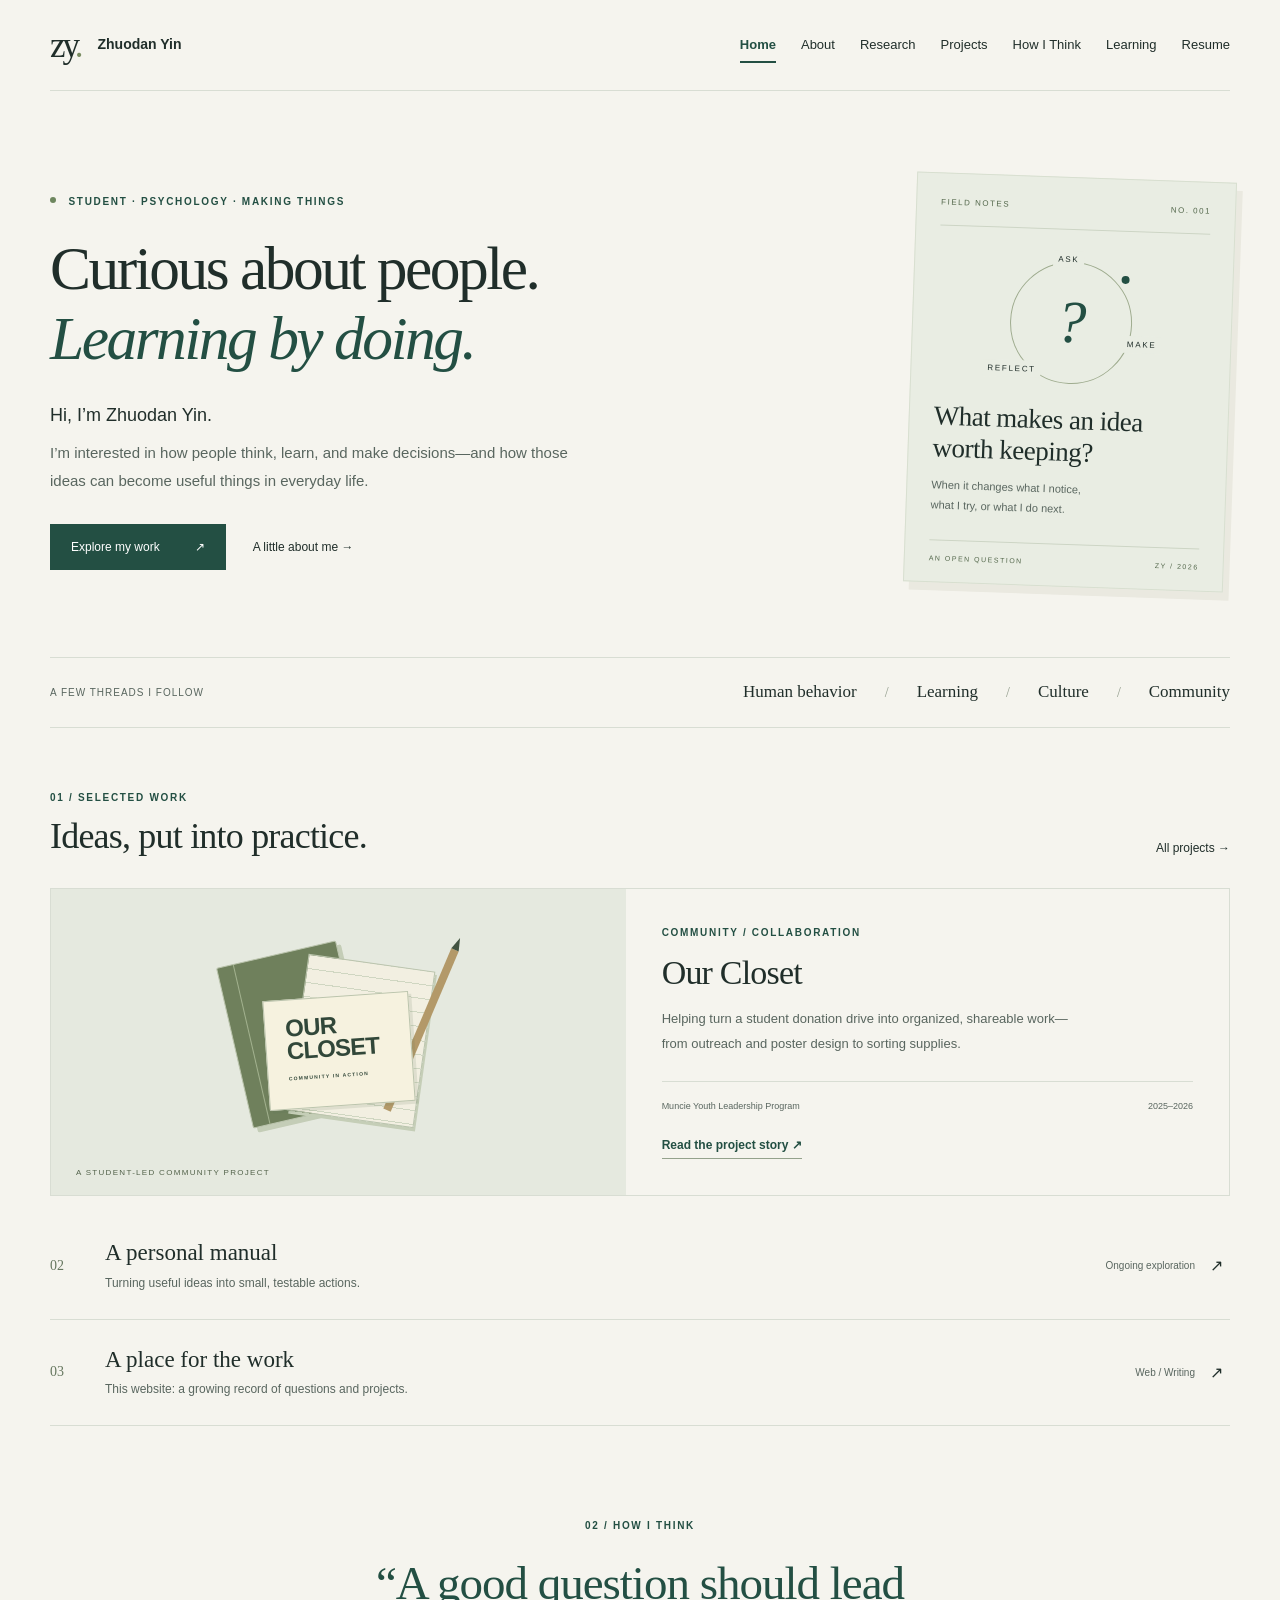
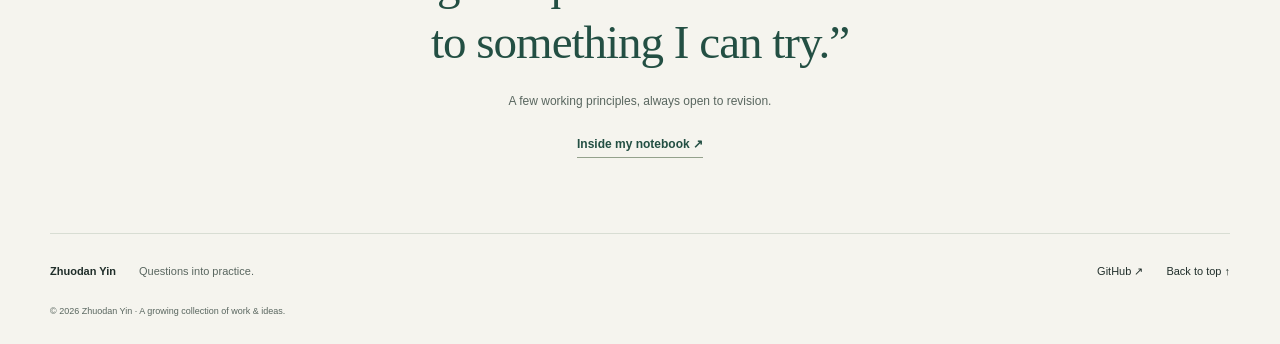
==== index.html @ 47c65d22 "Add first personal website with seven pages and responsive styling" ====
<!doctype html>
<html lang="en">
<head>
  <meta charset="utf-8">
  <meta name="viewport" content="width=device-width, initial-scale=1">
  <meta name="description" content="Student exploring psychology, research, community projects, and better ways to learn.">
  <meta name="theme-color" content="#f5f4ee">
  <meta property="og:title" content="Home · Zhuodan Yin">
  <meta property="og:description" content="Student exploring psychology, research, community projects, and better ways to learn.">
  <meta property="og:type" content="website">
  <title>Zhuodan Yin — Questions into practice</title>
  <link rel="icon" href="assets/favicon.svg" type="image/svg+xml">
  <link rel="stylesheet" href="assets/styles.css">
  <script src="assets/site.js" defer></script>
</head>
<body class="home">
  <a class="skip" href="#main">Skip to content</a>
  <header class="site-header wrap">
    <a class="brand" href="index.html" aria-label="Zhuodan Yin, home"><span class="monogram">zy<span>.</span></span><span class="brand-name">Zhuodan Yin</span></a>
    <button class="menu-toggle" aria-expanded="false" aria-controls="navigation" hidden>Menu <span aria-hidden="true">+</span></button>
    <nav id="navigation" aria-label="Main navigation"><a href="index.html" aria-current="page">Home</a><a href="about.html">About</a><a href="research.html">Research</a><a href="projects.html">Projects</a><a href="how-i-think.html">How I Think</a><a href="learning.html">Learning</a><a href="resume.html">Resume</a>
</nav>
  </header>
  <main id="main" class="wrap">
<section class="hero">
  <div class="hero-copy">
<p class="eyebrow"><span class="dot"></span> Student · Psychology · Making things</p>
<h1>Curious about people.<br><em>Learning by doing.</em>
</h1>
<p class="hero-name">Hi, I’m Zhuodan Yin.</p>
<p class="hero-description">I’m interested in how people think, learn, and make decisions—and how those ideas can become useful things in everyday life.</p>
<div class="actions"><a class="button" href="projects.html">Explore my work <span aria-hidden="true">↗</span></a><a class="quiet-link" href="about.html">A little about me →</a>
</div>
</div>
  <aside class="field-note" aria-labelledby="field-note-title">
<div class="note-top"><span>FIELD NOTES</span><span>NO. 001</span>
</div>
<div class="orbit" aria-hidden="true"><span class="orbit-word top">ASK</span><span class="orbit-word right">MAKE</span><span class="orbit-word bottom">REFLECT</span><span class="orbit-center">?</span>
</div>
<h2 id="field-note-title">What makes an idea<br>worth keeping?</h2>
<p>When it changes what I notice,<br>what I try, or what I do next.</p>
<div class="note-bottom"><span>AN OPEN QUESTION</span><span>ZY / 2026</span>
</div>
</aside>
</section>
<div class="interest-strip"><span>A few threads I follow</span>
<p>Human behavior <i>/</i> Learning <i>/</i> Culture <i>/</i> Community</p>
</div>
<section class="section">
<div class="section-heading">
<div>
<p class="eyebrow">01 / Selected work</p>
<h2>Ideas, put into practice.</h2>
</div><a class="quiet-link" href="projects.html">All projects →</a>
</div>
<a class="featured-project" href="projects.html#our-closet">
<div class="project-art" aria-hidden="true">
<div class="supply-stack"><span class="supply book"></span><span class="supply paper"></span><span class="supply pencil"></span><span class="supply tag">OUR<br>CLOSET<span>COMMUNITY IN ACTION</span></span>
</div><span class="art-caption">A student-led community project</span>
</div>
<div class="feature-copy">
<p class="eyebrow">Community / Collaboration</p>
<h3>Our Closet</h3>
<p>Helping turn a student donation drive into organized, shareable work—from outreach and poster design to sorting supplies.</p>
<div class="project-meta"><span>Muncie Youth Leadership Program</span><span>2025–2026</span>
</div><span class="text-link">Read the project story ↗</span>
</div></a>
<div class="work-rows"><a href="projects.html#personal-manual"><span class="row-number">02</span>
<div>
<h3>A personal manual</h3>
<p>Turning useful ideas into small, testable actions.</p>
</div><span class="row-type">Ongoing exploration</span><span aria-hidden="true">↗</span></a><a href="projects.html#this-website"><span class="row-number">03</span>
<div>
<h3>A place for the work</h3>
<p>This website: a growing record of questions and projects.</p>
</div><span class="row-type">Web / Writing</span><span aria-hidden="true">↗</span></a>
</div>
</section>
<section class="closing-note">
<p class="eyebrow">02 / How I think</p>
<blockquote>“A good question should lead<br>to something I can try.”</blockquote>
<p>A few working principles, always open to revision.</p><a class="text-link" href="how-i-think.html">Inside my notebook ↗</a>
</section>
</main>
  <footer class="site-footer wrap">
<div><a href="index.html">Zhuodan Yin</a><span>Questions into practice.</span>
</div>
<div><a href="https://github.com/24r14">GitHub <span aria-hidden="true">↗</span></a><a href="#main">Back to top ↑</a>
</div>
<p>© 2026 Zhuodan Yin · A growing collection of work &amp; ideas.</p>
</footer>
</body>
</html>
---- assets/styles.css ----
:root {
  --paper:#f5f4ee;
  --ink:#202e2a;
  --green:#234f43;
  --muted:#59665f;
  --line:#d8ddd3;
  --soft:#e9ede3;
  --serif:Georgia,'Times New Roman',serif;
  --sans:'Segoe UI',Arial,sans-serif
}
* {
  box-sizing:border-box
}
html {
  scroll-behavior:smooth;
  scroll-padding-top:30px
}
body {
  margin:0;
  background:var(--paper);
  color:var(--ink);
  font:16px/1.7 var(--sans);
  -webkit-font-smoothing:antialiased
}
a {
  color:inherit;
  text-decoration:none
}
a,button,summary {
  -webkit-tap-highlight-color:transparent
}
a:hover {
  color:var(--green)
}
button {
  font:inherit;
  cursor:pointer
}
button[hidden] {
  display:none!important
}
a:focus-visible,button:focus-visible,summary:focus-visible {
  outline:3px solid #6b8162;
  outline-offset:5px
}
::selection {
  background:#d6e2cc
}
h1,h2,h3,p {
  margin:0
}
h1,h2,h3 {
  font-weight:400
}
h1,h2 {
  font-family:var(--serif)
}
h1 {
  font-size:clamp(48px,5.8vw,78px);
  line-height:1.08;
  letter-spacing:-2.8px
}
h1 em {
  font-weight:400;
  color:var(--green)
}
h2 {
  font-size:36px;
  line-height:1.2;
  letter-spacing:-.8px
}
h3 {
  font-size:22px;
  line-height:1.3
}
p {
  color:var(--muted)
}
.wrap {
  width:min(1180px,calc(100% - 100px));
  margin-inline:auto
}
.skip {
  position:absolute;
  top:-80px;
  left:15px;
  padding:12px 20px;
  background:var(--ink);
  color:white;
  z-index:20
}
.skip:focus {
  top:15px
}
.site-header {
  display:flex;
  align-items:center;
  justify-content:space-between;
  padding-block:27px;
  border-bottom:1px solid var(--line);
  gap:28px
}
.brand {
  display:flex;
  align-items:center;
  gap:17px;
  white-space:nowrap
}
.monogram {
  font-family:var(--serif);
  font-size:35px;
  letter-spacing:-3px;
  line-height:1
}
.monogram span {
  color:#7a8d63
}
.brand-name {
  font-size:14px;
  font-weight:600
}
.site-header nav {
  display:flex;
  gap:25px;
  align-items:center
}
.site-header nav a {
  font-size:13px;
  white-space:nowrap;
  position:relative;
  padding-block:7px
}
.site-header nav a[aria-current=page] {
  color:var(--green);
  font-weight:600
}
.site-header nav a[aria-current=page]::after {
  content:'';
  height:2px;
  background:var(--green);
  position:absolute;
  bottom:0;
  left:0;
  right:0
}
.menu-toggle {
  border:0;
  background:none;
  padding:8px 0;
  color:var(--ink);
  font-size:14px;
  display:none
}
.eyebrow {
  font-size:10px;
  line-height:1.6;
  letter-spacing:1.7px;
  text-transform:uppercase;
  font-weight:600;
  color:var(--green)
}
.dot {
  width:6px;
  height:6px;
  display:inline-block;
  background:#6d865e;
  border-radius:50%;
  margin-right:8px;
  vertical-align:2px
}
.hero {
  display:grid;
  grid-template-columns:minmax(0,1fr) 320px;
  gap:75px;
  align-items:center;
  padding-block:86px 70px
}
.hero h1 {
  font-size:clamp(45px,4.8vw,64px);
  letter-spacing:-2.5px;
  margin-top:24px;
  line-height:1.13
}
.hero-name {
  font-size:18px;
  color:var(--ink);
  margin-top:27px
}
.hero-description {
  max-width:520px;
  margin-top:8px;
  font-size:15px;
  line-height:1.9
}
.actions {
  display:flex;
  align-items:center;
  gap:27px;
  flex-wrap:wrap;
  margin-top:28px
}
.button {
  display:inline-flex;
  gap:35px;
  align-items:center;
  justify-content:space-between;
  border:1px solid var(--green);
  background:var(--green);
  padding:12px 20px;
  color:#fff;
  font-size:12px;
  font-weight:500;
  min-height:46px;
  transition:background .15s
}
.button:hover {
  background:#153d32;
  color:#fff
}
.quiet-link {
  font-size:12px;
  font-weight:500
}
.quiet-link:hover {
  text-decoration:underline;
  text-underline-offset:5px
}
.field-note {
  padding:22px 24px 17px;
  background:var(--soft);
  border:1px solid #d8dfd0;
  transform:rotate(2deg);
  box-shadow:6px 8px 0 #eae9e0;
  align-self:center
}
.note-top,.note-bottom {
  display:flex;
  justify-content:space-between;
  font-size:8px;
  letter-spacing:1.5px;
  color:#53674b
}
.note-top {
  padding-bottom:15px;
  border-bottom:1px solid #cdd5c5
}
.orbit {
  height:160px;
  position:relative;
  margin:14px auto 0;
  width:220px
}
.orbit::before {
  content:'';
  position:absolute;
  width:120px;
  height:120px;
  border:1px solid #9fac8f;
  border-radius:50%;
  left:48px;
  top:18px
}
.orbit::after {
  content:'';
  position:absolute;
  width:8px;
  height:8px;
  background:var(--green);
  border-radius:50%;
  top:30px;
  right:54px
}
.orbit-word {
  position:absolute;
  font-size:8px;
  letter-spacing:1.7px;
  z-index:1;
  background:var(--soft);
  padding:2px 5px
}
.orbit-word.top {
  top:7px;
  left:89px
}
.orbit-word.right {
  top:90px;
  right:20px
}
.orbit-word.bottom {
  top:118px;
  left:22px
}
.orbit-center {
  position:absolute;
  font-family:var(--serif);
  font-style:italic;
  font-size:60px;
  line-height:1;
  top:48px;
  left:94px;
  color:var(--green)
}
.field-note h2 {
  font-size:27px;
  line-height:1.2;
  letter-spacing:-.5px
}
.field-note p {
  font-size:11px;
  line-height:1.8;
  margin-top:12px
}
.note-bottom {
  margin-top:24px;
  border-top:1px solid #cdd5c5;
  padding-top:12px;
  font-size:7px
}
.interest-strip {
  border-top:1px solid var(--line);
  border-bottom:1px solid var(--line);
  padding-block:20px;
  display:flex;
  align-items:center;
  justify-content:space-between;
  gap:20px
}
.interest-strip>span {
  font-size:10px;
  text-transform:uppercase;
  letter-spacing:1px;
  color:var(--muted)
}
.interest-strip p {
  font-family:var(--serif);
  font-size:17px;
  color:var(--ink);
  display:flex;
  gap:28px;
  align-items:center
}
.interest-strip i {
  font-size:14px;
  color:#939d8d;
  font-style:normal
}
.section {
  padding-block:62px
}
.section-heading {
  display:flex;
  align-items:end;
  justify-content:space-between;
  gap:25px;
  margin-bottom:30px
}
.section-heading h2 {
  margin-top:9px
}
.featured-project {
  display:grid;
  grid-template-columns:1fr 1.05fr;
  border:1px solid var(--line);
  transition:border-color .2s
}
.featured-project:hover {
  border-color:#899f82;
  color:var(--ink)
}
.project-art {
  background:#e5e9df;
  position:relative;
  min-height:280px;
  overflow:hidden;
  display:flex;
  align-items:center;
  justify-content:center
}
.supply-stack {
  width:230px;
  height:210px;
  position:relative
}
.supply {
  position:absolute;
  display:block;
  border:1px solid #bbc4ad
}
.supply.book {
  width:123px;
  height:165px;
  background:#6f805c;
  transform:rotate(-13deg);
  top:15px;
  left:10px;
  border-radius:2px;
  box-shadow:4px 5px 0 #c4cdb7
}
.supply.book::after {
  content:'';
  position:absolute;
  top:0;
  bottom:0;
  width:8px;
  left:8px;
  border-right:1px solid #a3b18f
}
.supply.paper {
  background:repeating-linear-gradient(#f2efe1 0 13px,#cfd6c1 13px 14px);
  width:128px;
  height:158px;
  left:74px;
  top:25px;
  transform:rotate(8deg);
  box-shadow:2px 3px 0 #c5ceb7
}
.supply.pencil {
  width:8px;
  height:174px;
  background:#b39969;
  top:6px;
  left:194px;
  transform:rotate(23deg);
  border:0
}
.supply.pencil::before {
  content:'';
  position:absolute;
  top:-13px;
  border-left:4px solid transparent;
  border-right:4px solid transparent;
  border-bottom:13px solid #435442
}
.supply.tag {
  background:#f6f2df;
  width:146px;
  height:110px;
  left:43px;
  top:59px;
  transform:rotate(-4deg);
  padding:17px 20px;
  font-size:24px;
  line-height:.95;
  letter-spacing:-.8px;
  font-weight:700;
  color:#314739;
  box-shadow:3px 3px 0 #5f745122
}
.supply.tag span {
  display:block;
  font-size:5px;
  letter-spacing:1.2px;
  margin-top:13px;
  font-weight:600
}
.art-caption {
  position:absolute;
  bottom:16px;
  left:25px;
  font-size:8px;
  letter-spacing:1.3px;
  text-transform:uppercase;
  color:#53634b
}
.feature-copy {
  padding:36px
}
.feature-copy h3 {
  font-family:var(--serif);
  font-size:34px;
  letter-spacing:-.8px;
  margin-top:10px
}
.feature-copy>p:not(.eyebrow) {
  font-size:13px;
  line-height:1.9;
  max-width:410px;
  margin-top:12px
}
.project-meta {
  display:flex;
  flex-wrap:wrap;
  justify-content:space-between;
  gap:10px;
  font-size:9px;
  color:var(--muted);
  border-top:1px solid var(--line);
  padding-top:17px;
  margin-top:24px
}
.text-link {
  display:inline-block;
  font-size:12px;
  color:var(--green);
  font-weight:600;
  border-bottom:1px solid #94a28c;
  padding-bottom:3px
}
.feature-copy>.text-link {
  margin-top:21px
}
.text-link:hover {
  border-color:var(--green)
}
.work-rows {
  margin-top:17px
}
.work-rows>a {
  display:grid;
  grid-template-columns:40px 1fr 180px 20px;
  gap:15px;
  padding-block:25px;
  border-bottom:1px solid var(--line);
  align-items:center
}
.row-number {
  font-family:var(--serif);
  font-size:14px;
  color:#66775f
}
.work-rows h3 {
  font-family:var(--serif);
  font-size:23px
}
.work-rows p {
  font-size:12px;
  margin-top:5px
}
.row-type {
  font-size:10px;
  color:var(--muted);
  text-align:right
}
.closing-note {
  text-align:center;
  padding:30px 0 75px
}
.closing-note blockquote {
  font-family:var(--serif);
  font-size:clamp(33px,4vw,47px);
  line-height:1.25;
  letter-spacing:-1px;
  margin:20px 0;
  color:var(--green)
}
.closing-note>p:not(.eyebrow) {
  font-size:12px
}
.closing-note .text-link {
  margin-top:22px
}
.site-footer {
  border-top:1px solid var(--line);
  padding-block:28px 25px;
  display:flex;
  gap:15px;
  justify-content:space-between;
  flex-wrap:wrap;
  font-size:11px
}
.site-footer>div {
  display:flex;
  gap:23px;
  align-items:center
}
.site-footer>div:first-child>a {
  font-weight:600
}
.site-footer>div>span {
  color:var(--muted)
}
.site-footer>p {
  width:100%;
  font-size:9px;
  margin-top:8px
}
.page-intro {
  padding:78px 0 56px;
  border-bottom:1px solid var(--line)
}
.page-intro h1 {
  margin-top:20px
}
.lede {
  font-size:17px;
  line-height:1.85;
  max-width:680px;
  margin-top:27px
}
.split-section {
  display:grid;
  grid-template-columns:1fr 1.8fr;
  gap:80px;
  padding-block:57px;
  border-bottom:1px solid var(--line)
}
.split-section h2 {
  font-size:31px
}
.prose {
  max-width:690px
}
.prose p {
  margin-bottom:20px;
  font-size:15px;
  line-height:1.95
}
.prose p:last-child {
  margin-bottom:0
}
.three-columns {
  display:grid;
  grid-template-columns:repeat(3,1fr);
  gap:45px;
  margin-top:30px
}
.small-index {
  display:block;
  font-family:var(--serif);
  color:#718565;
  font-size:16px;
  margin-bottom:20px
}
.three-columns h2 {
  font-family:var(--serif);
  font-size:25px
}
.three-columns p {
  font-size:14px;
  margin-top:15px
}
.callout {
  padding:38px 42px;
  background:var(--soft);
  margin:0 0 65px
}
.callout h2 {
  margin-top:12px;
  font-size:32px
}
.callout>p:not(.eyebrow) {
  max-width:680px;
  margin-top:16px;
  font-size:14px
}
.callout>.text-link {
  margin-top:22px
}
.editorial-label {
  font-size:11px;
  color:var(--muted);
  margin-top:28px
}
.question-list article {
  display:grid;
  grid-template-columns:65px 1fr;
  padding-block:42px;
  border-bottom:1px solid var(--line);
  max-width:950px
}
.question-list h2 {
  font-size:31px;
  margin-top:10px
}
.question-list p:not(.eyebrow) {
  font-size:15px;
  max-width:720px;
  margin-top:17px
}
.question-list p.question-foot {
  font-size:12px;
  color:#596d50;
  border-left:2px solid #afbea1;
  padding-left:15px
}
.question-list+.split-section {
  border:0;
  margin-bottom:25px
}
.project-detail {
  padding:46px 0;
  border-bottom:1px solid var(--line);
  scroll-margin-top:25px
}
.project-detail:last-child {
  border:0;
  padding-bottom:70px
}
.project-detail-heading {
  display:flex;
  justify-content:space-between;
  gap:25px;
  align-items:start
}
.project-detail h2 {
  margin-top:9px;
  font-size:39px
}
.project-subtitle {
  font-size:12px;
  margin-top:8px
}
.status {
  border:1px solid #c3cfb9;
  border-radius:20px;
  font-size:10px;
  white-space:nowrap;
  padding:4px 13px;
  color:#4e6845;
  margin-top:6px
}
.project-summary {
  max-width:780px;
  font-size:18px;
  margin-top:27px
}
.detail-grid {
  display:grid;
  grid-template-columns:1fr 1fr;
  gap:65px;
  margin-top:28px
}
.detail-grid h3 {
  font-family:var(--serif);
  font-size:23px
}
.detail-grid p {
  font-size:14px;
  margin-top:12px
}
.results-band {
  display:grid;
  grid-template-columns:repeat(3,1fr);
  background:var(--soft);
  margin-top:30px;
  padding:26px 30px;
  gap:25px
}
.results-band strong {
  display:block;
  font-family:var(--serif);
  font-size:36px;
  font-weight:400;
  color:var(--green);
  line-height:1.2
}
.results-band span {
  font-size:11px;
  display:block;
  margin-top:7px;
  color:var(--muted)
}
.caption {
  font-size:10px;
  margin-top:10px
}
.project-detail details {
  border-block:1px solid var(--line);
  margin-top:28px;
  padding:16px 0
}
.project-detail summary {
  font-size:13px;
  cursor:pointer;
  list-style:none;
  display:flex;
  justify-content:space-between
}
.project-detail summary::-webkit-details-marker {
  display:none
}
.project-detail details[open] summary {
  margin-bottom:20px
}
.project-detail details[open] summary span {
  transform:rotate(45deg)
}
.project-detail details p {
  font-size:13px
}
.project-reflection {
  font-size:14px;
  border-left:2px solid #b7c4aa;
  margin-top:24px;
  margin-bottom:24px;
  padding-left:20px
}
.project-detail>.text-link {
  margin-top:20px
}
.principles {
  display:grid;
  grid-template-columns:1fr 1fr;
  gap:0 65px;
  padding-block:10px 55px
}
.principles article {
  padding:38px 0;
  border-bottom:1px solid var(--line)
}
.principles h2 {
  font-size:30px;
  line-height:1.25;
  margin-top:14px
}
.principles article>p:not(.eyebrow) {
  font-size:14px;
  margin-top:17px
}
.example {
  padding:18px 20px;
  background:var(--soft);
  margin-top:23px
}
.example>span {
  font-size:9px;
  text-transform:uppercase;
  letter-spacing:1px;
  color:#4c6543
}
.example p {
  font-family:var(--serif);
  font-size:17px;
  color:var(--green);
  line-height:1.6;
  margin-top:7px
}
.reading-steps {
  list-style:none;
  padding:0;
  margin:25px 0 0
}
.reading-steps li {
  display:grid;
  grid-template-columns:105px 1fr;
  padding:13px 0;
  border-bottom:1px solid var(--line);
  font-size:13px;
  gap:10px
}
.reading-steps strong {
  font-weight:600;
  color:var(--green)
}
.reading-steps span {
  color:var(--muted)
}
.notebook-grid {
  display:grid;
  grid-template-columns:repeat(3,1fr);
  gap:20px
}
.notebook-grid article {
  border:1px solid var(--line);
  padding:25px;
  display:flex;
  flex-direction:column;
  align-items:start
}
.notebook-grid h3 {
  font-family:var(--serif);
  font-size:26px;
  margin-top:16px
}
.notebook-grid p:not(.eyebrow) {
  font-size:13px;
  margin-block:16px 25px
}
.notebook-grid .text-link {
  margin-top:auto;
  font-size:11px
}
.resume-actions {
  display:flex;
  align-items:center;
  gap:30px;
  padding-top:30px
}
.resume-section {
  display:grid;
  grid-template-columns:210px 1fr;
  column-gap:50px;
  padding:34px 0;
  border-bottom:1px solid var(--line);
  max-width:1000px
}
.resume-section h2 {
  font-family:var(--sans);
  font-weight:600;
  font-size:11px;
  text-transform:uppercase;
  letter-spacing:1.5px;
  margin-top:7px
}
.resume-section h3 {
  font-family:var(--serif);
  font-size:25px
}
.resume-section>p,.resume-section article p {
  font-size:14px
}
.resume-section article+article {
  grid-column:2;
  margin-top:25px
}
.resume-section>p+p {
  grid-column:2;
  margin-top:8px
}
.resume-role {
  display:flex;
  justify-content:space-between;
  gap:25px
}
.resume-role>span {
  font-size:12px;
  color:var(--muted)
}
.resume-context {
  margin-top:7px
}
.resume-section ul {
  padding-left:19px;
  margin-block:16px 20px;
  color:var(--muted);
  font-size:14px
}
.resume-section li {
  padding-left:5px;
  margin-bottom:8px
}
.resume-note {
  font-size:11px;
  margin-block:25px 65px
}
.resume main {
  max-width:1180px
}
.resume .page-intro h1 {
  font-size:62px
}
@media(min-width:1450px) {
  .hero {
    padding-block:105px 90px
  }
  .hero h1 {
    font-size:68px
  }
  .hero {
    gap:100px;
    grid-template-columns:1fr 340px
  }
  .field-note {
    padding:25px 28px
  }
  .site-header {
    padding-block:32px
  }
}
@media(max-width:1080px) {
  .wrap {
    width:calc(100% - 64px)
  }
  .site-header nav {
    gap:17px
  }
  .brand-name {
    display:none
  }
  .hero {
    gap:35px;
    grid-template-columns:minmax(0,1fr) 280px;
    padding-top:65px
  }
  .hero h1 {
    font-size:48px
  }
  .interest-strip p {
    gap:18px;
    font-size:16px
  }
  .feature-copy {
    padding:27px
  }
  .split-section {
    gap:40px
  }
  .notebook-grid {
    gap:15px
  }
  .notebook-grid article {
    padding:20px
  }
  .notebook-grid h3 {
    font-size:23px
  }
}
@media(max-width:760px) {
  .wrap {
    width:calc(100% - 40px)
  }
  .brand-name {
    display:inline
  }
  .site-header {
    flex-wrap:wrap;
    gap:14px;
    padding-block:21px
  }
  .site-header nav {
    flex-wrap:wrap;
    width:100%;
    gap:10px 22px
  }
  .js .menu-toggle {
    display:flex;
    gap:20px;
    align-items:center
  }
  .js .site-header nav {
    display:none
  }
  .js .site-header nav.is-open {
    display:flex;
    padding-top:12px
  }
  .site-header nav a {
    font-size:13px
  }
  .hero {
    grid-template-columns:1fr;
    padding-block:48px;
    gap:40px
  }
  .hero h1 {
    font-size:clamp(41px,7.5vw,58px);
    letter-spacing:-2px
  }
  .hero-description {
    font-size:14px;
    max-width:520px
  }
  .hero-name {
    margin-top:24px
  }
  .hero .eyebrow {
    font-size:9px;
    letter-spacing:1.3px
  }
  .actions {
    gap:20px
  }
  .field-note {
    width:min(320px,90%);
    margin-inline:auto;
    transform:rotate(1deg)
  }
  .interest-strip {
    display:block;
    padding-block:17px
  }
  .interest-strip p {
    font-size:14px;
    gap:14px;
    margin-top:9px;
    flex-wrap:wrap
  }
  .section {
    padding-block:43px
  }
  .section-heading h2 {
    font-size:29px
  }
  .section-heading {
    align-items:start
  }
  .section-heading>.quiet-link {
    white-space:nowrap;
    margin-top:25px;
    font-size:10px
  }
  .featured-project {
    grid-template-columns:1fr
  }
  .project-art {
    min-height:250px
  }
  .feature-copy {
    padding:28px
  }
  .work-rows>a {
    grid-template-columns:25px 1fr 15px;
    gap:10px;
    padding-block:22px
  }
  .work-rows h3 {
    font-size:21px
  }
  .row-type {
    display:none
  }
  .work-rows p {
    font-size:11px
  }
  .closing-note {
    padding-bottom:50px
  }
  .closing-note blockquote {
    font-size:35px
  }
  .site-footer {
    padding-block:24px
  }
  .site-footer>div {
    gap:15px
  }
  .site-footer>div:first-child>span {
    display:none
  }
  .page-intro {
    padding:48px 0 37px
  }
  .page-intro h1 {
    font-size:48px;
    letter-spacing:-2px
  }
  .lede {
    font-size:15px;
    margin-top:23px
  }
  .split-section {
    grid-template-columns:1fr;
    gap:24px;
    padding-block:35px
  }
  .split-section h2 {
    font-size:29px
  }
  .split-section h2 br {
    display:none
  }
  .prose p {
    font-size:14px
  }
  .three-columns {
    grid-template-columns:1fr;
    gap:30px
  }
  .small-index {
    margin-bottom:10px
  }
  .three-columns article {
    border-bottom:1px solid var(--line);
    padding-bottom:25px
  }
  .three-columns p {
    margin-top:10px
  }
  .callout {
    padding:28px;
    margin-bottom:45px
  }
  .callout h2 {
    font-size:28px
  }
  .question-list article {
    grid-template-columns:35px 1fr;
    padding-block:30px
  }
  .question-list h2 {
    font-size:27px
  }
  .question-list p:not(.eyebrow) {
    font-size:14px
  }
  .project-detail-heading {
    flex-direction:column;
    gap:12px
  }
  .project-detail h2 {
    font-size:34px
  }
  .project-summary {
    font-size:16px
  }
  .detail-grid {
    grid-template-columns:1fr;
    gap:25px
  }
  .results-band {
    padding:22px 20px;
    gap:20px 15px;
    grid-template-columns:1fr 1fr
  }
  .results-band>div:last-child {
    grid-column:1/-1
  }
  .results-band strong {
    font-size:32px
  }
  .project-detail {
    padding-block:35px
  }
  .principles {
    grid-template-columns:1fr;
    gap:0;
    padding-bottom:35px
  }
  .principles h2 {
    font-size:28px
  }
  .principles article {
    padding-block:30px
  }
  .notebook-grid {
    grid-template-columns:1fr;
    gap:20px
  }
  .notebook-grid article {
    padding:26px
  }
  .reading-steps li {
    grid-template-columns:85px 1fr;
    font-size:12px
  }
  .resume-section {
    grid-template-columns:1fr;
    gap:18px;
    padding-block:28px
  }
  .resume-section article+article,.resume-section>p+p {
    grid-column:1;
    margin-top:10px
  }
  .resume-role {
    gap:15px;
    flex-wrap:wrap
  }
  .resume-role>span {
    margin-top:5px
  }
  .resume .page-intro h1 {
    font-size:47px
  }
  .resume-actions {
    gap:20px;
    flex-wrap:wrap
  }
  .resume-note {
    margin-bottom:45px
  }
}
@media(prefers-reduced-motion:reduce) {
  html {
    scroll-behavior:auto
  }
  *,*::before,*::after {
    transition:none!important;
    animation:none!important
  }
}
@media print {
  @page {
    margin:17mm
  }
  body {
    background:#fff;
    font:10pt/1.5 Arial,sans-serif;
    color:#111
  }
  .wrap {
    width:100%;
    margin:0
  }
  .site-header,.site-footer,.resume-actions,.skip {
    display:none
  }
  .page-intro {
    padding:0 0 14pt;
    border-bottom:1pt solid #aaa
  }
  .page-intro>.eyebrow {
    display:none
  }
  .resume .page-intro h1 {
    font-size:25pt;
    line-height:1.1;
    letter-spacing:-.7pt
  }
  .resume .page-intro h1 br {
    display:none
  }
  .resume .page-intro h1 em {
    font-style:normal;
    color:#111
  }
  .resume .lede {
    font-size:10pt;
    margin-top:10pt;
    max-width:none
  }
  .resume-section {
    grid-template-columns:110pt 1fr;
    column-gap:20pt;
    padding:14pt 0;
    break-inside:avoid;
    max-width:none
  }
  .resume-section h2 {
    font-size:9pt;
    margin-top:4pt
  }
  .resume-section h3 {
    font-size:15pt
  }
  .resume-section>p,.resume-section article p,.resume-section ul {
    font-size:9pt
  }
  .resume-section ul {
    margin:8pt 0
  }
  .resume-section article+article,.resume-section>p+p {
    grid-column:2
  }
  .resume-role>span {
    font-size:9pt
  }
  .resume-note {
    font-size:8pt;
    margin:13pt 0 0
  }
  .text-link {
    border:0;
    font-size:9pt
  }
  p {
    color:#333
  }
  a {
    color:#111
  }
  h1,h2,h3 {
    break-after:avoid
  }
}
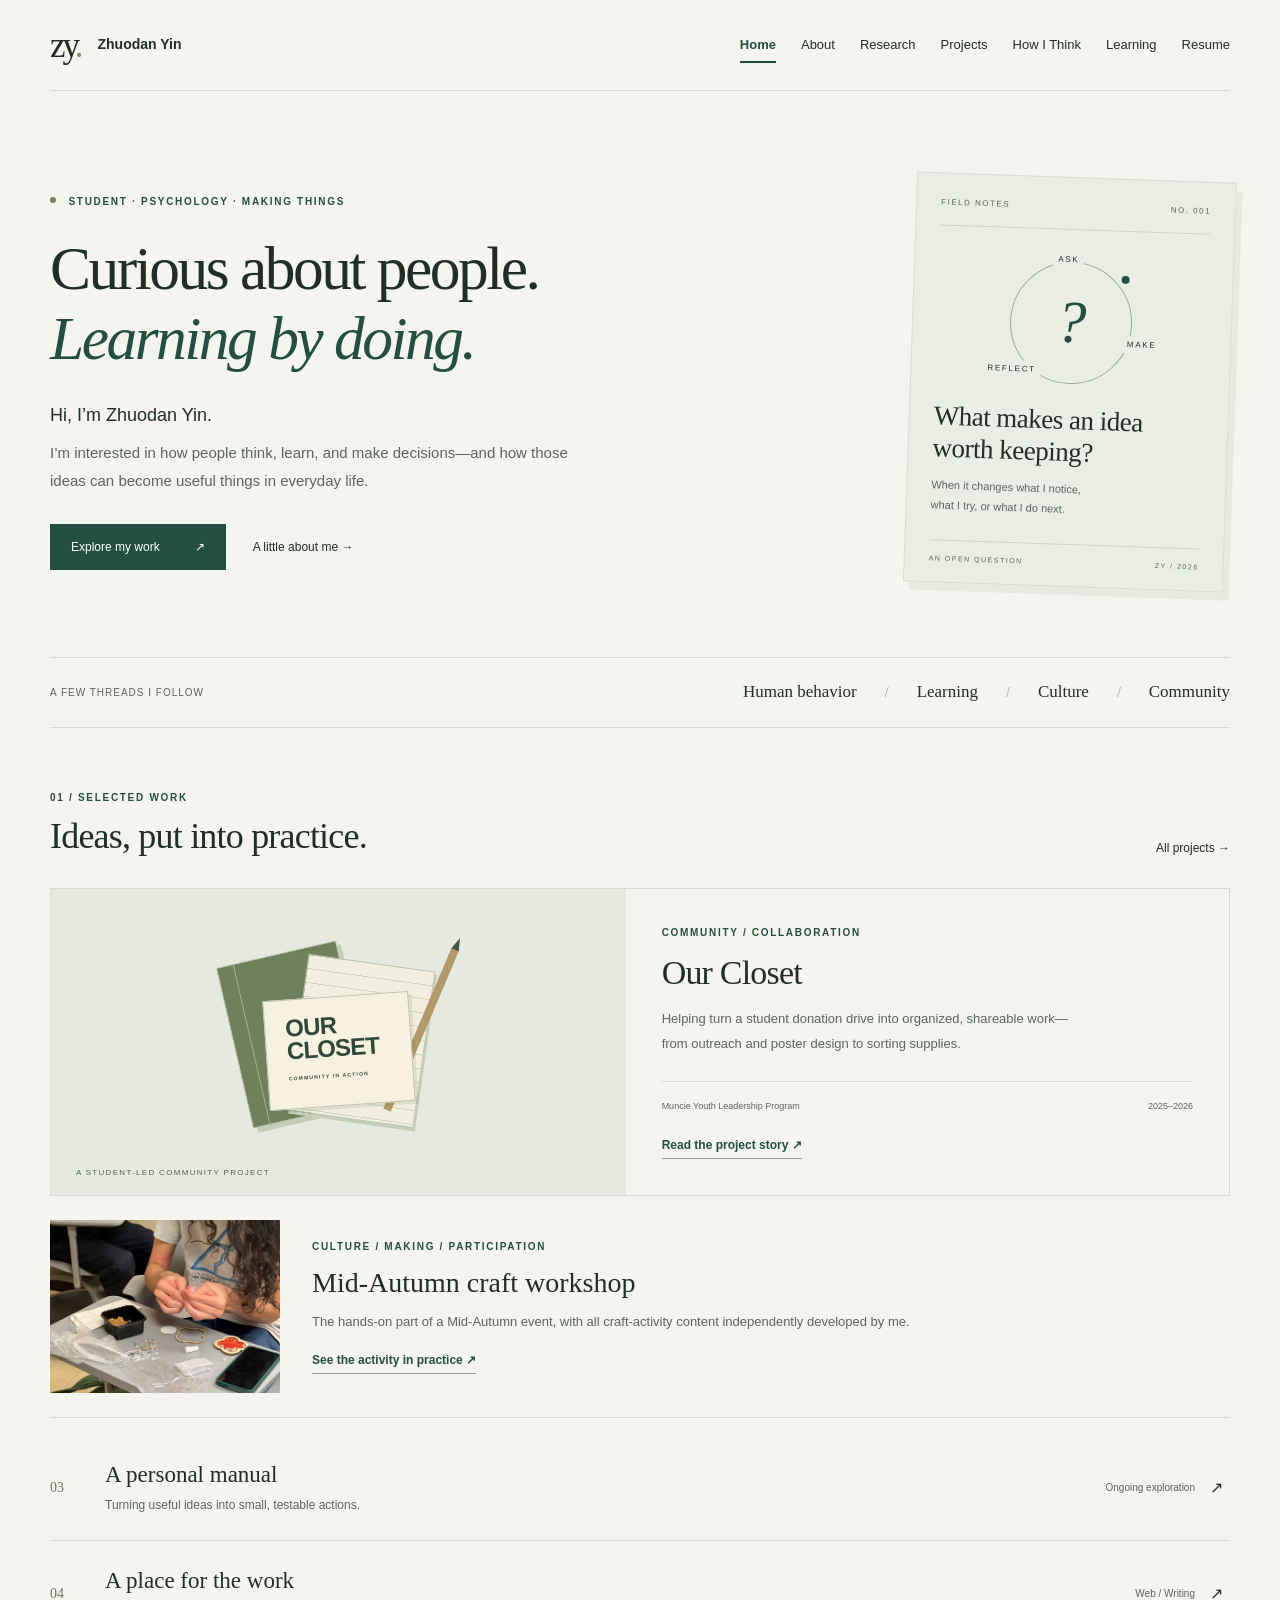
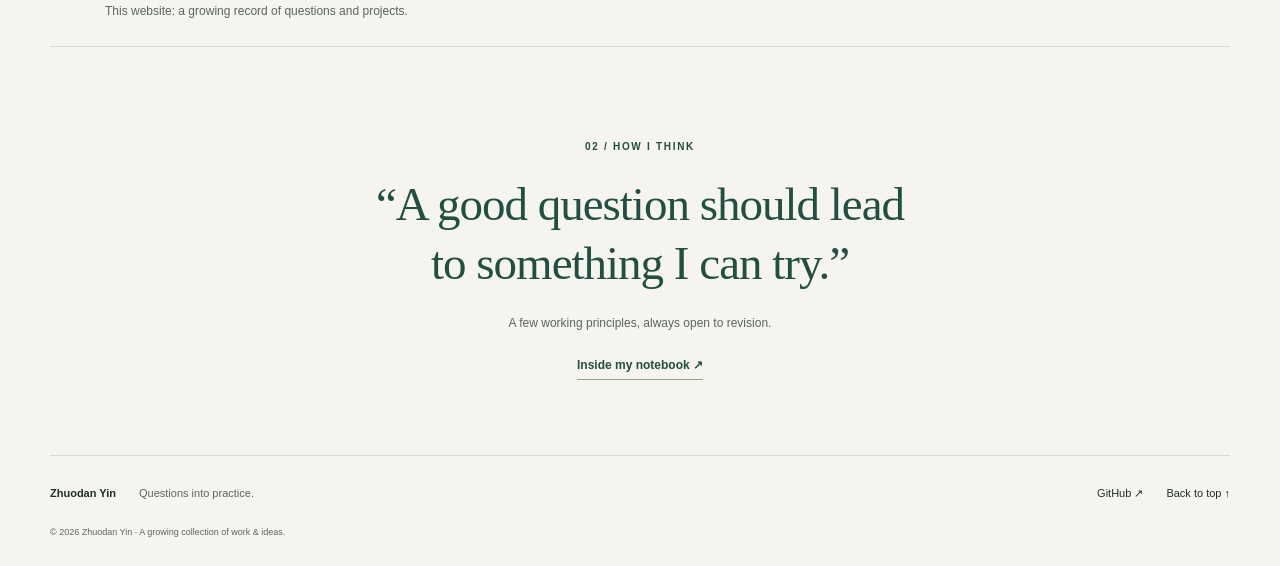
==== commit 68509e2f: "Add Mid-Autumn craft activity and personal cooking photographs" ====
--- a/index.html
+++ b/index.html
@@ -65,11 +65,20 @@
 <div class="project-meta"><span>Muncie Youth Leadership Program</span><span>2025–2026</span>
 </div><span class="text-link">Read the project story ↗</span>
 </div></a>
-<div class="work-rows"><a href="projects.html#personal-manual"><span class="row-number">02</span>
+<a class="workshop-preview" href="projects.html#craft-workshop">
+  <img src="assets/photos/craft-process.jpg" alt="A participant working with decorative craft materials at the workshop." width="1000" height="1333" loading="lazy" decoding="async">
+  <div>
+    <p class="eyebrow">Culture / Making / Participation</p>
+    <h3>Mid-Autumn craft workshop</h3>
+    <p>The hands-on part of a Mid-Autumn event, with all craft-activity content independently developed by me.</p>
+    <span class="text-link">See the activity in practice ↗</span>
+  </div>
+</a>
+<div class="work-rows"><a href="projects.html#personal-manual"><span class="row-number">03</span>
 <div>
 <h3>A personal manual</h3>
 <p>Turning useful ideas into small, testable actions.</p>
-</div><span class="row-type">Ongoing exploration</span><span aria-hidden="true">↗</span></a><a href="projects.html#this-website"><span class="row-number">03</span>
+</div><span class="row-type">Ongoing exploration</span><span aria-hidden="true">↗</span></a><a href="projects.html#this-website"><span class="row-number">04</span>
 <div>
 <h3>A place for the work</h3>
 <p>This website: a growing record of questions and projects.</p>
--- a/assets/styles.css
+++ b/assets/styles.css
@@ -1250,6 +1250,140 @@
     margin-bottom:45px
   }
 }
+/* Photo sections: the full image remains available from each photograph. */
+.section-aside {
+  color:var(--muted);
+  font-size:11px;
+}
+.kitchen-section {
+  border-top:1px solid var(--line);
+  padding-top:45px;
+}
+.kitchen-section .section-heading {
+  margin-bottom:18px;
+}
+.kitchen-intro {
+  max-width:660px;
+  font-size:15px;
+  margin-bottom:28px;
+}
+.photo-triptych {
+  display:grid;
+  grid-template-columns:repeat(3,minmax(0,1fr));
+  gap:24px;
+}
+.photo-triptych figure,.workshop-photos figure {
+  margin:0;
+  min-width:0;
+}
+.photo-triptych a,.workshop-photos a {
+  display:block;
+  background:var(--soft);
+}
+.photo-triptych img {
+  display:block;
+  width:100%;
+  height:auto;
+  aspect-ratio:4/5;
+  object-fit:cover;
+}
+.photo-triptych figure:nth-child(2) img {
+  object-position:50% 28%;
+}
+.photo-triptych figcaption {
+  font-family:var(--serif);
+  font-size:18px;
+  line-height:1.45;
+  padding-top:17px;
+  color:var(--ink);
+}
+.photo-triptych figcaption span {
+  display:block;
+  font-family:var(--sans);
+  font-size:9px;
+  color:var(--green);
+  letter-spacing:1.4px;
+  text-transform:uppercase;
+  margin-bottom:8px;
+}
+.workshop-photos {
+  display:grid;
+  grid-template-columns:1fr 1fr;
+  gap:24px;
+  margin-top:32px;
+}
+.workshop-photos img {
+  display:block;
+  width:100%;
+  height:auto;
+  aspect-ratio:4/3;
+  object-fit:cover;
+  object-position:50% 70%;
+}
+.workshop-photos figcaption {
+  padding-top:12px;
+  font-size:11px;
+  line-height:1.7;
+  color:var(--muted);
+}
+.workshop-preview {
+  display:grid;
+  grid-template-columns:230px minmax(0,1fr);
+  align-items:center;
+  margin-top:24px;
+  gap:32px;
+  padding-bottom:24px;
+  border-bottom:1px solid var(--line);
+}
+.workshop-preview img {
+  display:block;
+  width:100%;
+  height:auto;
+  aspect-ratio:4/3;
+  object-fit:cover;
+  object-position:50% 75%;
+}
+.workshop-preview h3 {
+  font-family:var(--serif);
+  font-size:28px;
+  margin-top:10px;
+}
+.workshop-preview p:not(.eyebrow) {
+  font-size:13px;
+  margin-top:10px;
+}
+.workshop-preview .text-link {
+  margin-top:17px;
+}
+@media(max-width:760px) {
+  .section-aside {
+    display:none;
+  }
+  .photo-triptych {
+    grid-template-columns:1fr;
+    gap:30px;
+  }
+  .photo-triptych img {
+    aspect-ratio:1/1;
+  }
+  .photo-triptych figcaption {
+    padding-top:13px;
+  }
+  .workshop-photos {
+    grid-template-columns:1fr;
+    gap:24px;
+  }
+  .workshop-preview {
+    grid-template-columns:1fr;
+    gap:22px;
+  }
+  .workshop-preview img {
+    aspect-ratio:3/2;
+  }
+  .workshop-preview h3 {
+    font-size:26px;
+  }
+}
 @media(prefers-reduced-motion:reduce) {
   html {
     scroll-behavior:auto
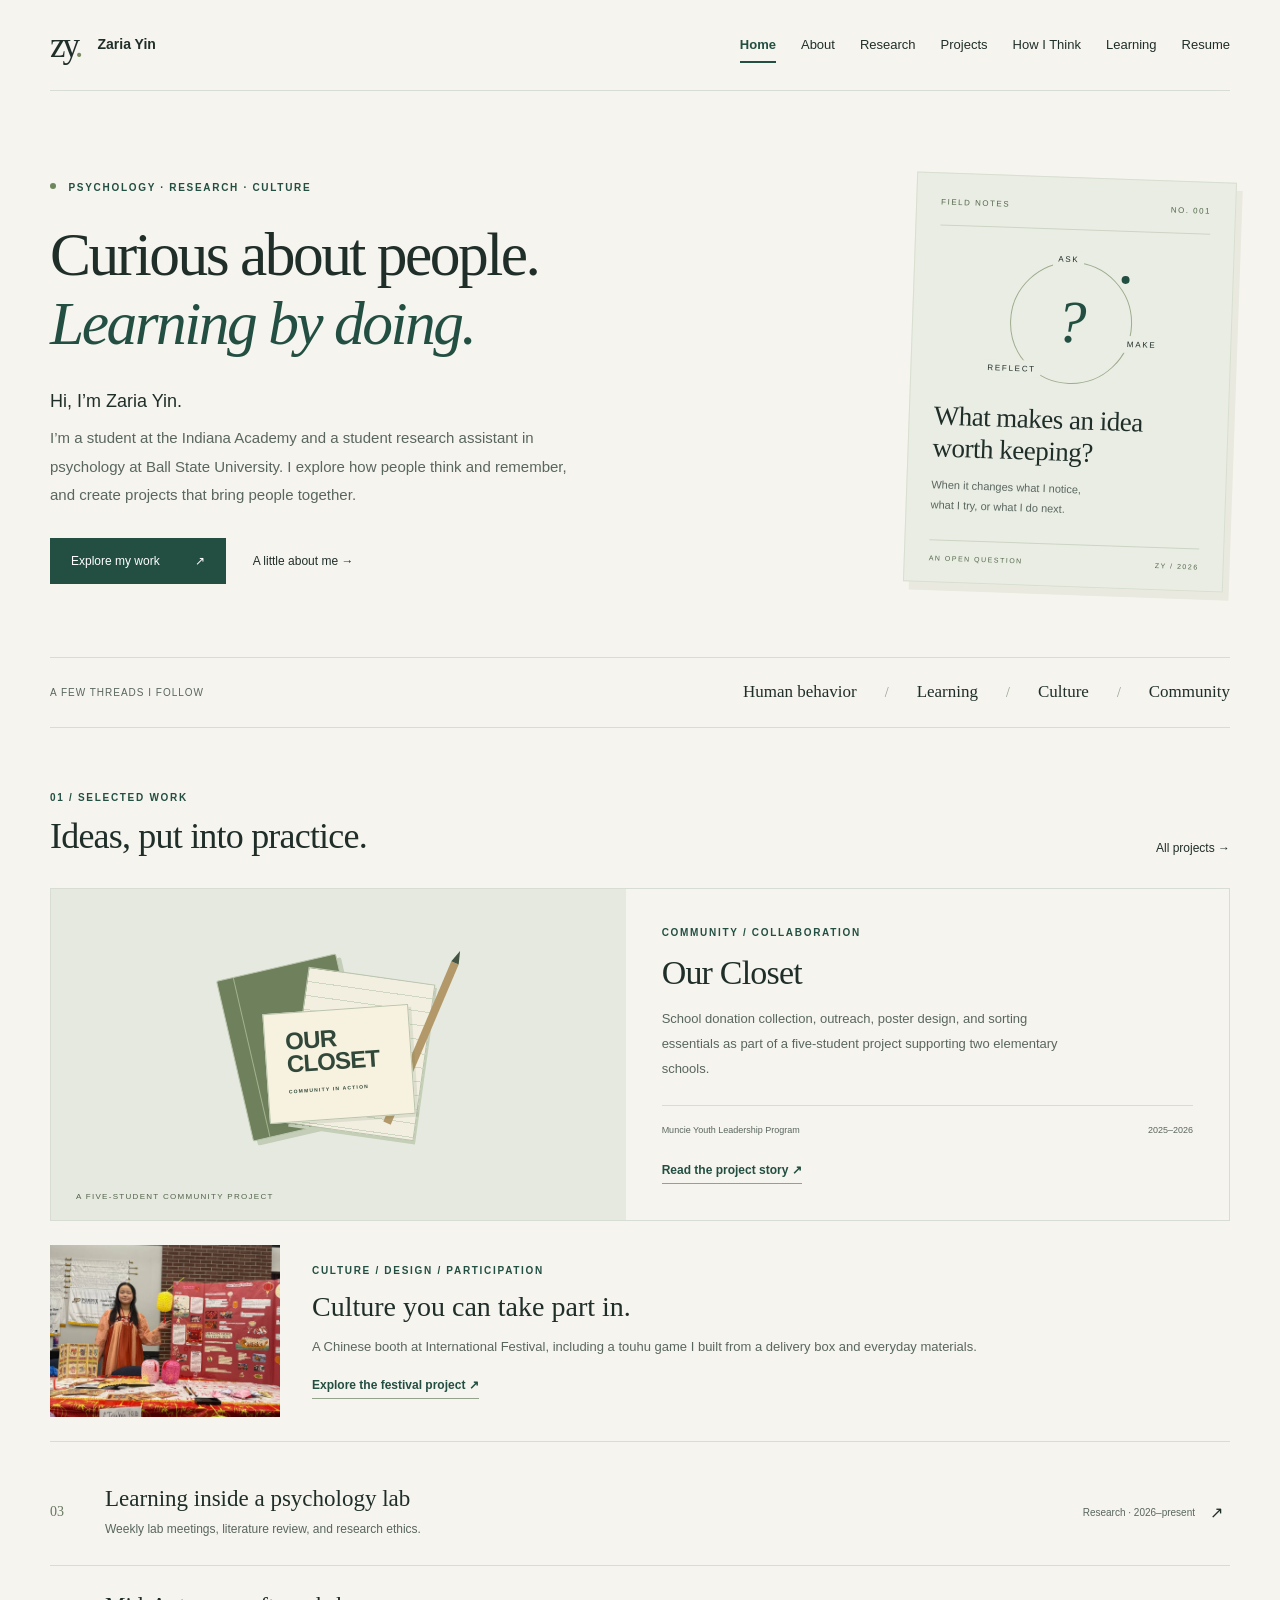
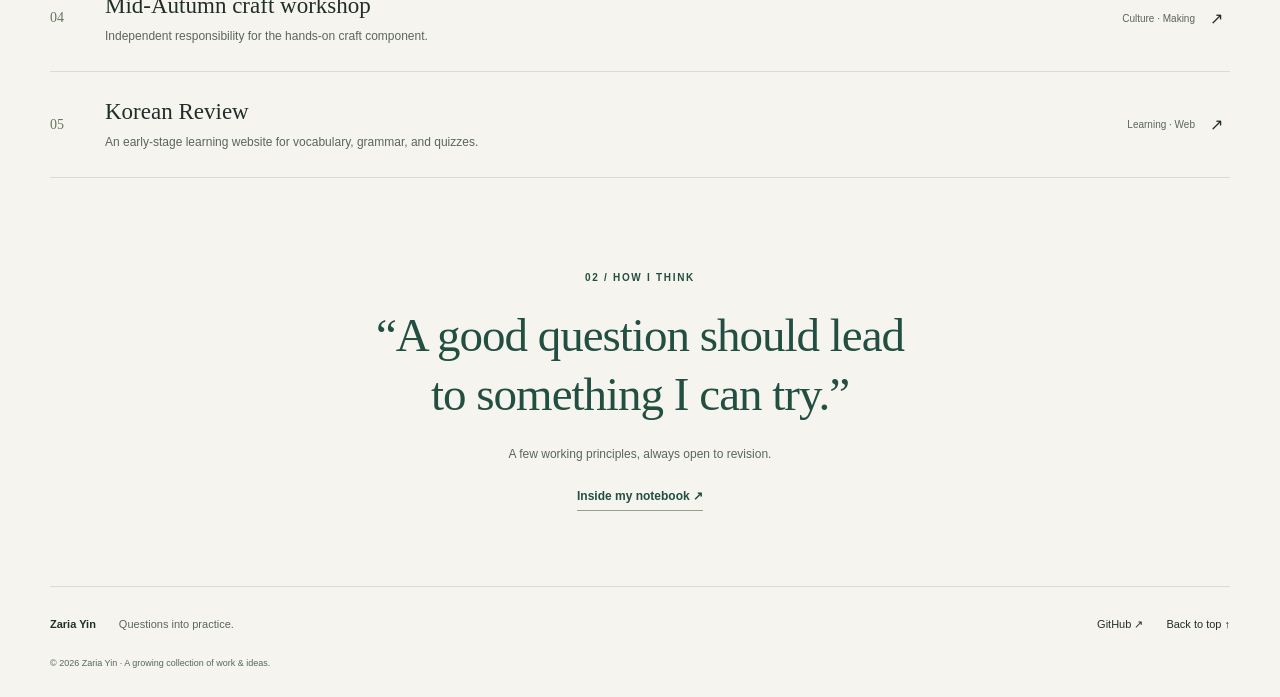
==== commit 6e3b6a32: "Update Zaria's research, activities, and public resume from confirmed sources" ====
--- a/index.html
+++ b/index.html
@@ -5,10 +5,10 @@
   <meta name="viewport" content="width=device-width, initial-scale=1">
   <meta name="description" content="Student exploring psychology, research, community projects, and better ways to learn.">
   <meta name="theme-color" content="#f5f4ee">
-  <meta property="og:title" content="Home · Zhuodan Yin">
+  <meta property="og:title" content="Home · Zaria Yin">
   <meta property="og:description" content="Student exploring psychology, research, community projects, and better ways to learn.">
   <meta property="og:type" content="website">
-  <title>Zhuodan Yin — Questions into practice</title>
+  <title>Zaria Yin — Questions into practice</title>
   <link rel="icon" href="assets/favicon.svg" type="image/svg+xml">
   <link rel="stylesheet" href="assets/styles.css">
   <script src="assets/site.js" defer></script>
@@ -16,7 +16,7 @@
 <body class="home">
   <a class="skip" href="#main">Skip to content</a>
   <header class="site-header wrap">
-    <a class="brand" href="index.html" aria-label="Zhuodan Yin, home"><span class="monogram">zy<span>.</span></span><span class="brand-name">Zhuodan Yin</span></a>
+    <a class="brand" href="index.html" aria-label="Zaria Yin, home"><span class="monogram">zy<span>.</span></span><span class="brand-name">Zaria Yin</span></a>
     <button class="menu-toggle" aria-expanded="false" aria-controls="navigation" hidden>Menu <span aria-hidden="true">+</span></button>
     <nav id="navigation" aria-label="Main navigation"><a href="index.html" aria-current="page">Home</a><a href="about.html">About</a><a href="research.html">Research</a><a href="projects.html">Projects</a><a href="how-i-think.html">How I Think</a><a href="learning.html">Learning</a><a href="resume.html">Resume</a>
 </nav>
@@ -24,11 +24,11 @@
   <main id="main" class="wrap">
 <section class="hero">
   <div class="hero-copy">
-<p class="eyebrow"><span class="dot"></span> Student · Psychology · Making things</p>
+<p class="eyebrow"><span class="dot"></span> Psychology · Research · Culture</p>
 <h1>Curious about people.<br><em>Learning by doing.</em>
 </h1>
-<p class="hero-name">Hi, I’m Zhuodan Yin.</p>
-<p class="hero-description">I’m interested in how people think, learn, and make decisions—and how those ideas can become useful things in everyday life.</p>
+<p class="hero-name">Hi, I’m Zaria Yin.</p>
+<p class="hero-description">I’m a student at the Indiana Academy and a student research assistant in psychology at Ball State University. I explore how people think and remember, and create projects that bring people together.</p>
 <div class="actions"><a class="button" href="projects.html">Explore my work <span aria-hidden="true">↗</span></a><a class="quiet-link" href="about.html">A little about me →</a>
 </div>
 </div>
@@ -56,33 +56,23 @@
 <a class="featured-project" href="projects.html#our-closet">
 <div class="project-art" aria-hidden="true">
 <div class="supply-stack"><span class="supply book"></span><span class="supply paper"></span><span class="supply pencil"></span><span class="supply tag">OUR<br>CLOSET<span>COMMUNITY IN ACTION</span></span>
-</div><span class="art-caption">A student-led community project</span>
+</div><span class="art-caption">A five-student community project</span>
 </div>
 <div class="feature-copy">
 <p class="eyebrow">Community / Collaboration</p>
 <h3>Our Closet</h3>
-<p>Helping turn a student donation drive into organized, shareable work—from outreach and poster design to sorting supplies.</p>
+<p>School donation collection, outreach, poster design, and sorting essentials as part of a five-student project supporting two elementary schools.</p>
 <div class="project-meta"><span>Muncie Youth Leadership Program</span><span>2025–2026</span>
 </div><span class="text-link">Read the project story ↗</span>
 </div></a>
-<a class="workshop-preview" href="projects.html#craft-workshop">
-  <img src="assets/photos/craft-process.jpg" alt="A participant working with decorative craft materials at the workshop." width="1000" height="1333" loading="lazy" decoding="async">
-  <div>
-    <p class="eyebrow">Culture / Making / Participation</p>
-    <h3>Mid-Autumn craft workshop</h3>
-    <p>The hands-on part of a Mid-Autumn event, with all craft-activity content independently developed by me.</p>
-    <span class="text-link">See the activity in practice ↗</span>
-  </div>
+<a class="workshop-preview festival-preview" href="projects.html#international-festival">
+  <img src="assets/photos/international-festival.jpg" alt="Chinese culture booth with festival display panels, lanterns, and a touhu game sign." width="1000" height="1333" loading="lazy" decoding="async">
+  <div><p class="eyebrow">Culture / Design / Participation</p><h3>Culture you can take part in.</h3><p>A Chinese booth at International Festival, including a touhu game I built from a delivery box and everyday materials.</p><span class="text-link">Explore the festival project ↗</span></div>
 </a>
-<div class="work-rows"><a href="projects.html#personal-manual"><span class="row-number">03</span>
-<div>
-<h3>A personal manual</h3>
-<p>Turning useful ideas into small, testable actions.</p>
-</div><span class="row-type">Ongoing exploration</span><span aria-hidden="true">↗</span></a><a href="projects.html#this-website"><span class="row-number">04</span>
-<div>
-<h3>A place for the work</h3>
-<p>This website: a growing record of questions and projects.</p>
-</div><span class="row-type">Web / Writing</span><span aria-hidden="true">↗</span></a>
+<div class="work-rows">
+  <a href="research.html#nardi-lab"><span class="row-number">03</span><div><h3>Learning inside a psychology lab</h3><p>Weekly lab meetings, literature review, and research ethics.</p></div><span class="row-type">Research · 2026–present</span><span aria-hidden="true">↗</span></a>
+  <a href="projects.html#craft-workshop"><span class="row-number">04</span><div><h3>Mid-Autumn craft workshop</h3><p>Independent responsibility for the hands-on craft component.</p></div><span class="row-type">Culture · Making</span><span aria-hidden="true">↗</span></a>
+  <a href="projects.html#korean-review"><span class="row-number">05</span><div><h3>Korean Review</h3><p>An early-stage learning website for vocabulary, grammar, and quizzes.</p></div><span class="row-type">Learning · Web</span><span aria-hidden="true">↗</span></a>
 </div>
 </section>
 <section class="closing-note">
@@ -92,11 +82,11 @@
 </section>
 </main>
   <footer class="site-footer wrap">
-<div><a href="index.html">Zhuodan Yin</a><span>Questions into practice.</span>
+<div><a href="index.html">Zaria Yin</a><span>Questions into practice.</span>
 </div>
 <div><a href="https://github.com/24r14">GitHub <span aria-hidden="true">↗</span></a><a href="#main">Back to top ↑</a>
 </div>
-<p>© 2026 Zhuodan Yin · A growing collection of work &amp; ideas.</p>
+<p>© 2026 Zaria Yin · A growing collection of work &amp; ideas.</p>
 </footer>
 </body>
 </html>
--- a/assets/styles.css
+++ b/assets/styles.css
@@ -1384,6 +1384,71 @@
     font-size:26px;
   }
 }
+/* Research and activity detail added from the applicant's supplied resume. */
+.research-entry {
+  padding:46px 0;
+  border-bottom:1px solid var(--line);
+  scroll-margin-top:25px;
+}
+.research-entry h2 {
+  font-size:36px;
+  margin-top:9px;
+}
+.festival-layout {
+  display:grid;
+  grid-template-columns:minmax(0,1fr) minmax(0,1fr);
+  align-items:center;
+  gap:55px;
+  margin-top:32px;
+}
+.festival-photo {
+  margin:0;
+}
+.festival-photo img {
+  display:block;
+  width:100%;
+  height:auto;
+}
+.festival-photo figcaption {
+  font-size:11px;
+  line-height:1.7;
+  color:var(--muted);
+  padding-top:12px;
+}
+.festival-layout h3 {
+  font-family:var(--serif);
+  font-size:27px;
+  margin-bottom:14px;
+}
+.festival-layout .prose p+h3 {
+  margin-top:25px;
+}
+.festival-preview img {
+  object-position:50% 48%;
+}
+.resume-section article p+p {
+  margin-top:10px;
+}
+.results-band strong {
+  overflow-wrap:break-word;
+}
+@media(max-width:760px) {
+  .research-entry {
+    padding-block:35px;
+  }
+  .research-entry h2 {
+    font-size:30px;
+  }
+  .festival-layout {
+    grid-template-columns:1fr;
+    gap:28px;
+  }
+}
+@media print {
+  .resume-section article p+p {
+    margin-top:5pt;
+  }
+}
 @media(prefers-reduced-motion:reduce) {
   html {
     scroll-behavior:auto
